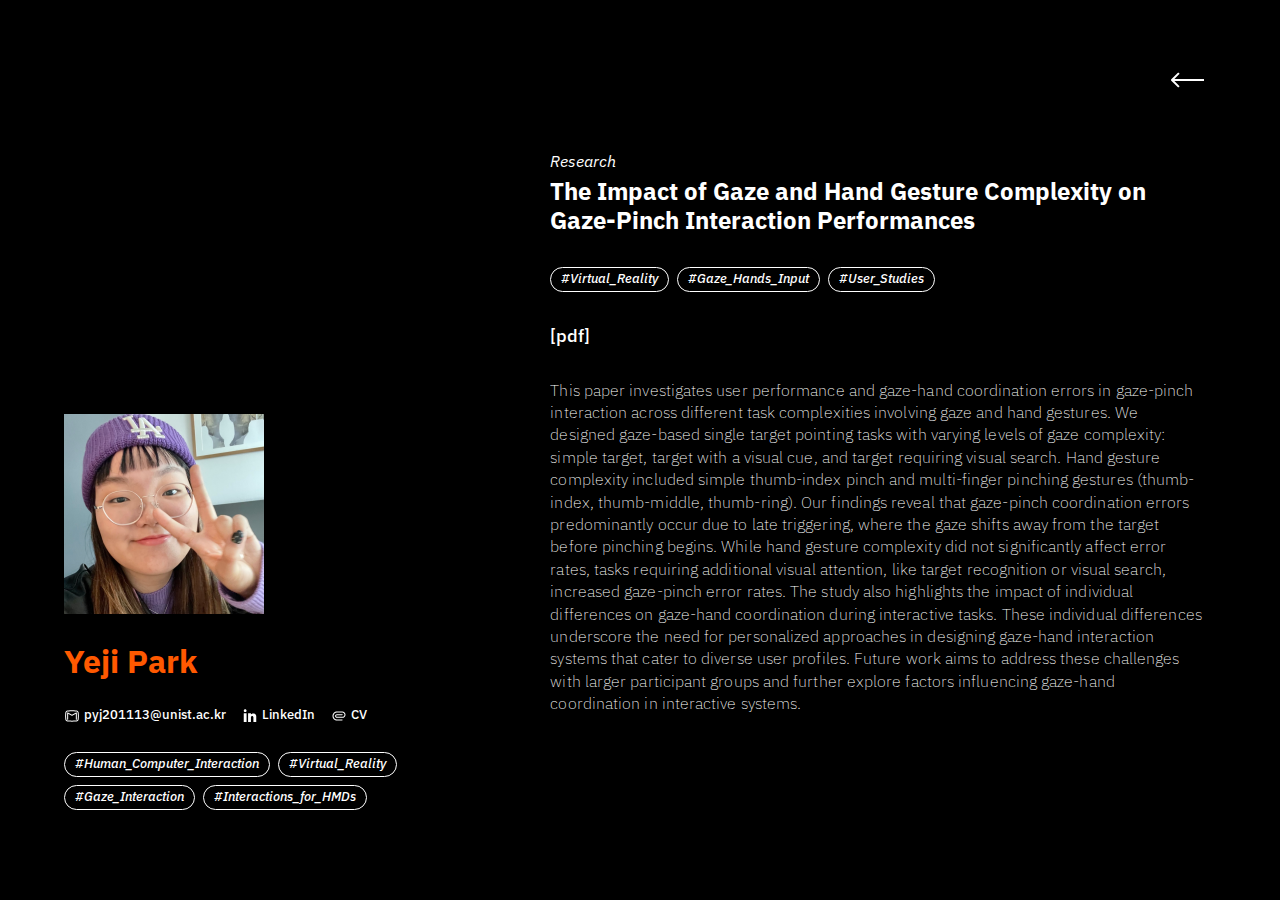
==== 1.html @ d1bd6dcd "r" ====
<!DOCTYPE html>
<html lang="ko">
<head>
    <meta charset="UTF-8">
    <meta name="viewport" content="width=device-width, initial-scale=1.0">
    <title>1</title>
    <link href="https://fonts.googleapis.com/css2?family=IBM+Plex+Sans:wght@400;700&family=IBM+Plex+Sans+KR:wght@400;700&display=swap" rel="stylesheet">
    <link rel="stylesheet" href="style.css">
    <!-- CSS 파일 연결 -->
</head>
<body>
    <!-- <header>
        <h1>Main</h1>
    </header>  -->

    <div id="effect-container"></div>
    <script src="mous.js"></script>

    <!-- <nav>
        <ul>
            <li><a href="main.html">Home</a></li>
            <li><a href="#">Works</a></li>
            <li><a href="#">Publications</a></li>
            <li><a href="#">Awards</a></li>
        </ul>
    </nav> -->

    <div>
        <div class="Profile">
            <img src="image/profile.png" alt="yeji-profile" width="200" height="200">
            <h1>Yeji Park</h1>
            <div class="contact">
                <div class="box">
                    <img src="svg/mail.svg" alt="Icon">
                    <a href="mailto:pyj201113@unist.ac.kr">pyj201113@unist.ac.kr</a>
                </div>
                <div class="box">
                    <img src="svg/linkedin.svg" alt="Icon">
                    <a href="https://www.linkedin.com/in/yeji00park">LinkedIn</a>
                </div>
                <div class="box">
                    <img src="svg/cv.svg" alt="Icon">
                    <a href="https://docs.google.com/document/d/1l8ACnqmVeRhkKDL8u9deGYdHPwSbz_Ah/edit?usp=sharing&ouid=111472790219546371691&rtpof=true&sd=true">CV</a>
                </div>
            </div>
            <div class = "tags">
                <ul><h1>#Human_Computer_Interaction</h1></ul>
                <ul><h1>#Virtual_Reality</h1></ul>
                <ul><h1>#Gaze_Interaction</h1></ul>
                <ul><h1>#Interactions_for_HMDs</h1></ul>
            </div>
        </div>
    </div>

    <div>
        <div class="rect1"></div>
        <div class="rect2"></div>
    </div>

    <a href="javascript:history.back()" class="back">
        <img src="svg/back.svg" alt="Icon">
    </a>

    <main>
        <section>
            <div class="works_title">
                <h1>Research</h1>
                <h2>The Impact of Gaze and Hand Gesture Complexity on Gaze-Pinch Interaction Performances</h2>
            </div>
            <div class="works_tags">
                <div class="tags"><ul><h1>#Virtual_Reality</h1></ul></div>
                <div class="tags"><ul><h1>#Gaze_Hands_Input</h1></ul></div>
                <div class="tags"><ul><h1>#User_Studies</h1></ul></div>
            </div>
            <!-- <div class="thumbnail">
                <img src="image/profile.png">
                <img src="image/profile.png">
                <img src="image/profile.png">
            </div> -->
            <a href="">[pdf]</a>
            <p>
                This paper investigates user performance and gaze-hand coordination errors in gaze-pinch interaction across different task complexities involving gaze and hand gestures. We designed gaze-based single target pointing tasks with varying levels of gaze complexity: simple target, target with a visual cue, and target requiring visual search. Hand gesture complexity included simple thumb-index pinch and multi-finger pinching gestures (thumb-index, thumb-middle, thumb-ring). Our findings reveal that gaze-pinch coordination errors predominantly occur due to late triggering, where the gaze shifts away from the target before pinching begins. While hand gesture complexity did not significantly affect error rates, tasks requiring additional visual attention, like target recognition or visual search, increased gaze-pinch error rates. The study also highlights the impact of individual differences on gaze-hand coordination during interactive tasks. These individual differences underscore the need for personalized approaches in designing gaze-hand interaction systems that cater to diverse user profiles. Future work aims to address these challenges with larger participant groups and further explore factors influencing gaze-hand coordination in interactive systems.
            </p>
        </section>
        <div class="gap"></div>
    </main>



<!-- 
    <footer>
        <p>&copy; 2024 Your Name. All rights reserved.</p>
    </footer> -->
</body>
</html>
---- style.css ----
/* 기본 스타일 초기화 */
* {
    margin: 0;
    padding: 0;
    box-sizing: border-box;

    /* cursor: auto; */
}


/* PC */
/* 본문 스타일 */
body {
    font-family: 'IBM Plex Sans', sans-serif;
    margin-left: 5%;
    margin-right: 5%;
    background: black;
}

/* 네비게이션 스타일 */
nav ul {
    z-index: 4;
    position: absolute;
    list-style: none;
    width: 52vw;
    top: 5%;
    /* left: 60%; */
    right: 5%;

    display: flex;
    justify-content: space-between;
    align-items: center;
}

nav ul li {
    margin-left: 2%;
    margin-right: 2%;
}

nav ul li a {
    color: var(--Color, #fff);
    font-family: "IBM Plex Sans";
    font-size: medium;
    font-style: normal;
    font-weight: 500;
    line-height: normal;
    text-decoration: none;
    cursor: pointer;
    
}

nav ul li a:hover{
    font-style: italic;
    font-weight: 700;    
    cursor: pointer;
}

/* profile box  */

.Profile{
    position: absolute;
    display: inline-flex;
    flex-direction: column;
    align-items: flex-start;
    gap: 28px; 
    left: 5%;
    bottom: 10vh;
    width: 30%;
}

.Profile h1{
    align-self: stretch;
    color: var(--Color, #ff5900);
    font-family: "IBM Plex Sans";
    font-size: xx-large;
    font-style: normal;
    font-weight: 700;
    line-height: 120%;
}

.contact{
    display: flex;
    align-items: center;
    gap: 16px;
}

.box{
    display: flex;
    align-items: flex-start;
    gap: 4px;
}

.box a{
    color: var(--Color, #FFF);
    font-family: "IBM Plex Sans";
    font-size: smaller;
    font-style: normal;
    font-weight: 500;
    line-height: 100%; /* 0.875rem */
    text-decoration:none;
}

.box img{
    width: 16px;
    height: 16px;
    background-size: contain;
    /* background-repeat: no-repeat; */
}

.tags {
    display: flex;
    align-items: center;
    align-content: center;
    gap: 8px;
    align-self: stretch;
    flex-wrap: wrap;
}

.tags ul {
    display: flex;
    padding: 4px 10px 6px 10px;
    justify-content: center;
    align-items: center;
    flex-wrap: nowrap;
    border-radius: 99px;
    border: 1px solid var(--Color, #FFF);
}

.tags ul h1 {
    display: inline-block;
    flex-wrap: nowrap;
    color: var(--Color, #FFF);
    font-family: "IBM Plex Sans";
    font-size: small;
    font-style: italic;
    font-weight: 500;
    line-height: 100%; /* 0.9rem */
}

/* scroll grad */
.rect1{
    z-index: 3;
    position:absolute;
    top: 0;
    right: 0;
    height: 13vh;
    width: 100vw;
    flex-shrink: 0;
    align-self: stretch;
    background: linear-gradient(180deg, #000 60%, rgba(0, 0, 0, 0.00) 100%);
    cursor:auto;
}

.rect2{
    z-index: 3;
    position:absolute;
    bottom: 0;
    right: 0;
    height: 10vh;
    width: 100vw;
    flex-shrink: 0;
    align-self: stretch;
    background: linear-gradient(0deg, #000 80%, rgba(0, 0, 0, 0.00) 100%);
}

/* main Contents */
main {
    display: flex;
    position: absolute; /* 상대 위치로 변경 */
    top:0;
    right: 5vw;
    z-index: 2;
    width: 52vw;
    height: 100vh;
    padding: 13vh 0px 0px 0px;
    flex-direction: column;
    align-items: flex-start;
    gap: 20vh;
    flex-shrink: 0;
    overflow-y: auto;
}


.intro {
    display: flex;
    width: 98%;
    flex-direction: column;
    justify-content: flex-start;
    align-items: flex-start;
    gap: 32px;
    flex-shrink: 0;
    align-self: stretch;
}

.intro h1{
    align-self: stretch;
    margin-top: 24vh;
    color: var(--Color, #fff);
    width: 80%;
    font-family: "IBM Plex Sans";
    font-size: 100px;
    font-style: normal;
    font-weight: 700;
    line-height: 120%; /* 76.8px */
}

.intro h2{
    align-self: stretch;
    color: var(--Color, #e1e1e1);
    font-family: "IBM Plex Sans";
    font-size: large;
    font-style: normal;
    font-weight: 200;
    line-height: 140%; /* 22.4px */
}

section {
    margin-right: 1vw;
    display: flex;
    flex-direction: column;
    align-items: flex-start;
    gap: 32px;
    align-self: stretch;
}

.title {
    display: flex;
    align-items: center;
    gap: 4px;
    color: var(--Color, #FFF);
    font-family: "IBM Plex Sans";
    font-size: 24px;
    font-style: normal;
    font-weight: 700;
    line-height: 100%; /* 24px */
}

.U_container{
    display: flex;
    justify-content: space-between;
    align-items: center;
    align-content: center;
    row-gap: 48px;
    align-self: stretch;
    flex-wrap: wrap;
}

:root {
    --background-image-url: url('image/ubicomopworkshop.png');
}

.unit{
    width: 44vh;
    height: 44vh;
    background: linear-gradient(180deg, rgba(0, 0, 0, 0.00) 50%, #000 90%), var(--background-image-url) no-repeat center center / cover;
    
}

.unit:hover{
    background: linear-gradient(180deg, rgba(0, 0, 0, 0.00) 0%, #000 90%), var(--background-image-url) no-repeat center center / cover;
    cursor: pointer;
    
}

/* .unit img{
} */

.unit li{
    width: 100%;
    height: 100%;
    padding: 16px;
    display: flex;
    flex-direction: column;
    justify-content: flex-end;
    align-items: flex-start;
    gap: 4px;
    align-self: stretch;
}

.unit li h1{
    width: 100%;
    align-self: stretch;
    color: var(--Color, #FFF);
    font-family: "IBM Plex Sans";
    font-size: smaller;
    font-style: italic;
    font-weight: 500;
    line-height: 120%; /* 14.4px */
}

.unit li h2{
    width: 100%;
    align-self: stretch;
    color: var(--Color, #FFF);
    font-family: "IBM Plex Sans";
    font-size: larger;
    font-style: normal;
    font-weight: 700;
    line-height: 140%; /* 19.2px */
}

.list{
    width: 100%;
    display: flex;
    align-items: flex-start;
    gap: 8px;
    align-self: stretch;
}

.list_number{
    width: 4%;
    color: var(--Color, #FFF);
    font-family: "IBM Plex Sans";
    font-size: large;
    font-style: normal;
    font-weight: 700;
    line-height: 120%; /* 21.6px */
}

.list li{
    width:96%;
    display: flex;
    flex-direction: column;
    align-items: flex-start;
    gap: 6px;
    flex: 1 0 0;
}

.list li h1{
    align-self: stretch;
    color: var(--Color, #FFF);
    font-family: "IBM Plex Sans";
    font-size: large;
    font-style: normal;
    font-weight: 700;
    line-height: 120%; /* 21.6px */
}

.list li h2{
    color: var(--Color, #FFF);
    font-family: "IBM Plex Sans";
    font-size: small;
    font-style: normal;
    font-weight: 400;
    line-height: normal;
}

.worksHL{
    color: var(--Color, #FFF);
    font-family: "IBM Plex Sans";
    font-size: small;
    font-style: normal;
    font-weight: 700;
    line-height: normal;
    text-decoration-line: underline;
}

.kor{
    color: var(--Color, #FFF);
    font-family: "IBM Plex Sans KR";
    font-size: small;
    font-style: normal;
    font-weight: 400;
    line-height: normal;
}

.gap{
    position:relative;
    height: 25vh;
    width: 100%;
}

.back{
    z-index: 4;
    position:absolute;
    margin-right: 1vw;
    top: 8vh;
    right: 5vw;
    width: 32px;
    height: 0px;
    flex-shrink: 0;
    stroke-width: 2px;
    stroke: var(--Color, #FFF);
}

.works_title{
    margin-top: 4vh;
    position: relative;
    width: 100%;
    display: flex;
    flex-direction: column;
    justify-content: center;
    align-items: flex-start;
    gap: 8px;
    align-self: stretch;
}

.works_title h1{
    width: 100%;
    color: var(--Color, #FFF);
    font-family: "IBM Plex Sans";
    font-size: medium;
    font-style: italic;
    font-weight: 400;
    line-height: 100%; /* 14px */
}

.works_title h2{
    width:  100%;
    color: var(--Color, #FFF);
    font-family: "IBM Plex Sans";
    font-size: x-large;
    font-style: normal;
    font-weight: 700;
    line-height: 120%; /* 24px */
}

section a{
    align-self: stretch;
    color: var(--Color, #fff);
    font-family: "IBM Plex Sans";
    font-size: large;
    font-style: normal;
    font-weight: 500;
    text-decoration: none;
}

.works_tags{
    display: flex;
    align-items: center;
    gap: 8px;
    align-self: stretch;
}

.thumbnail{
    display: flex;
    justify-content: space-between;
    align-items: flex-start;
    align-self: stretch;
    overflow-x: scroll;
    gap: 16px;
}

.thumbnail img{
    height: 29vh;
    margin-bottom: 1%;
}

p{
    align-self: stretch;
    color: var(--Color, #FFF);
    font-family: "IBM Plex Sans";
    font-size: medium;
    font-style: normal;
    font-weight: 200;
    line-height: 140%; /* 16.8px */
    letter-spacing: 0.005rem;
}

/* ********************** */

/* 푸터 스타일 */
/* footer {
    text-align: center;
    margin-top: 20px;
    padding: 10px 0;
    background: #333;
    color: #fff;
} */


/* scrollbar */

/* 전체 스크롤바 너비 및 높이 */
::-webkit-scrollbar {
    width: 3px; /* 세로 스크롤바 너비 */
    height: 3px; /* 가로 스크롤바 높이 */
}

/* 스크롤바 트랙 (배경) */
::-webkit-scrollbar-track {
    background: #000; /* 트랙 색상 */
    border-radius: 10px; /* 둥근 모서리 */
}

/* 스크롤바 슬라이더 (버튼) */
::-webkit-scrollbar-thumb {
    background: #fff; /* 슬라이더 색상 */
    border-radius: 10px; /* 둥근 모서리 */
}

/* 스크롤바 슬라이더에 마우스를 올렸을 때 */
::-webkit-scrollbar-thumb:hover {
    background: #888; /* 호버 시 색상 */
}

/* font정의 */
.highlight {
    color: #ff5900;
    font-weight: 200;
    font-family: "IBM Plex Sans", sans-serif;
    font-style: italic;
}

.color{
    color: #ff5900;
}

#effect-container {
    position: absolute;
    top: 0;
    left: 0;
    width: 100%;
    height: 100%;
    pointer-events: none; /* 마우스 이벤트를 무시하도록 설정 */
}

.circle {
    position: absolute;
    border-radius: 50%;
    background: #ff590080; /* 50% 투명도 */
    width: 40px; /* 원의 초기 크기 */
    height: 40px; /* 원의 초기 크기 */
    pointer-events: none;
    transform: translate(-50%, -50%);
    opacity: 1;
    transition: opacity 0.5s, transform 0.5s;
}
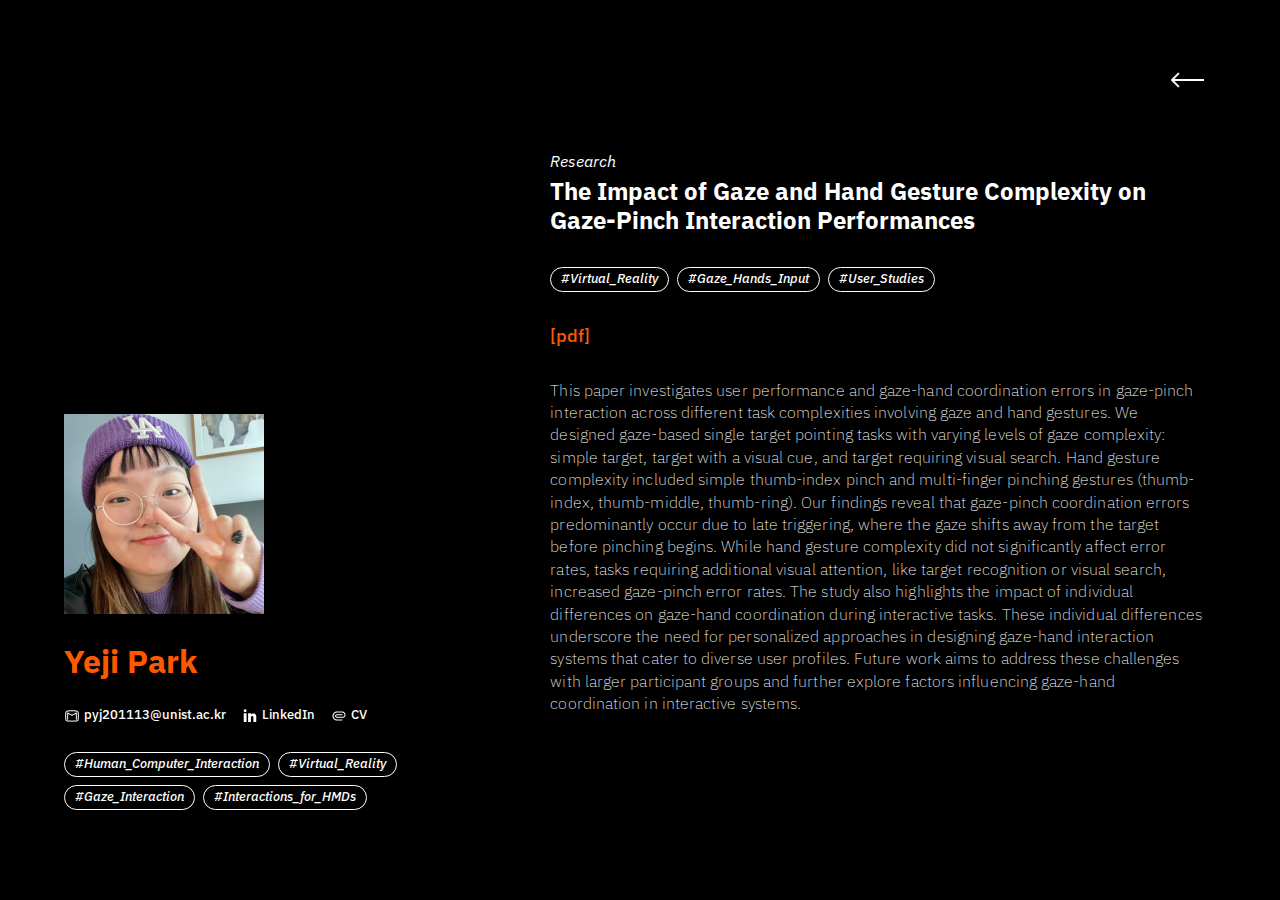
==== commit 7eed17b1: "r" ====
--- a/1.html
+++ b/1.html
@@ -40,7 +40,7 @@
                 </div>
                 <div class="box">
                     <img src="svg/cv.svg" alt="Icon">
-                    <a href="https://docs.google.com/document/d/1l8ACnqmVeRhkKDL8u9deGYdHPwSbz_Ah/edit?usp=sharing&ouid=111472790219546371691&rtpof=true&sd=true">CV</a>
+                    <a href="pdf/YejiPark-CV.pdf">CV</a>
                 </div>
             </div>
             <div class = "tags">
--- a/style.css
+++ b/style.css
@@ -19,7 +19,7 @@
 
 /* 네비게이션 스타일 */
 nav ul {
-    z-index: 4;
+    z-index: 3;
     position: absolute;
     list-style: none;
     width: 52vw;
@@ -139,7 +139,7 @@
 
 /* scroll grad */
 .rect1{
-    z-index: 3;
+    z-index: 2;
     position:absolute;
     top: 0;
     right: 0;
@@ -152,7 +152,7 @@
 }
 
 .rect2{
-    z-index: 3;
+    z-index: 2;
     position:absolute;
     bottom: 0;
     right: 0;
@@ -169,7 +169,7 @@
     position: absolute; /* 상대 위치로 변경 */
     top:0;
     right: 5vw;
-    z-index: 2;
+    z-index: 1;
     width: 52vw;
     height: 100vh;
     padding: 13vh 0px 0px 0px;
@@ -253,11 +253,12 @@
     width: 44vh;
     height: 44vh;
     background: linear-gradient(180deg, rgba(0, 0, 0, 0.00) 50%, #000 90%), var(--background-image-url) no-repeat center center / cover;
-    
+    transition: 0.3s;
 }
 
 .unit:hover{
-    background: linear-gradient(180deg, rgba(0, 0, 0, 0.00) 0%, #000 90%), var(--background-image-url) no-repeat center center / cover;
+    /* background: linear-gradient(180deg, rgba(0, 0, 0, 0.00) 0%, #000 90%), var(--background-image-url) no-repeat center center / cover; */
+    opacity: 0.7;
     cursor: pointer;
     
 }
@@ -371,7 +372,7 @@
 }
 
 .back{
-    z-index: 4;
+    z-index: 3;
     position:absolute;
     margin-right: 1vw;
     top: 8vh;
@@ -417,12 +418,16 @@
 
 section a{
     align-self: stretch;
-    color: var(--Color, #fff);
+    color: var(--Color, #ff5900);
     font-family: "IBM Plex Sans";
     font-size: large;
     font-style: normal;
     font-weight: 500;
     text-decoration: none;
+    transition: 0.3s;
+}
+section a:hover{
+    color: var(--Color, white);
 }
 
 .works_tags{
@@ -458,6 +463,82 @@
 }
 
 /* ********************** */
+
+/* .clickable-image {
+    width: 300px;
+    cursor: pointer;
+    transition: 0.3s;
+}
+
+.clickable-image:hover {
+    opacity: 0.7;
+}
+
+#popup {
+    display: none; 
+    position: fixed;
+    top: 0;
+    left: 0;
+    width: 100%;
+    height: 100%;
+    background-color: rgba(0, 0, 0, 0.5);
+    z-index: 1000;
+    display: flex;
+    justify-content: center; 
+    align-items: center; 
+}
+
+.popup-content {
+    background-color: white;
+    padding: 20px;
+    border-radius: 8px;
+    max-width: 80%;
+    max-height: 80%;
+    box-shadow: 0 5px 15px rgba(0, 0, 0, 0.3);
+    position: relative;
+    transform: translate(-50%, -50%);
+    top: 50%;
+    left: 50%;
+    
+}
+
+.popup-container{
+    justify-content: space-between;
+    align-items: center;
+    
+}
+
+.before-btn{
+    position:absolute;
+    transform: translate(-50%, -50%);
+    top: 50%;
+    left: 2vw;
+    box-shadow: 0 5px 15px rgba(0, 0, 0, 0.3);
+}
+
+.next-btn{
+    position:absolute;
+    transform: translate(-50%, -50%);
+    top: 50%;
+    right: 2vw;
+}
+
+.close-btn {
+    position: absolute;
+    top: 5vh;
+    right: 2vw;
+    color: #ff5900;
+    cursor: pointer;
+}
+
+.close-btn:hover,
+.close-btn:focus {
+    color: #ff5900;
+    text-decoration: none;
+    cursor: pointer;
+} */
+
+
 
 /* 푸터 스타일 */
 /* footer {
